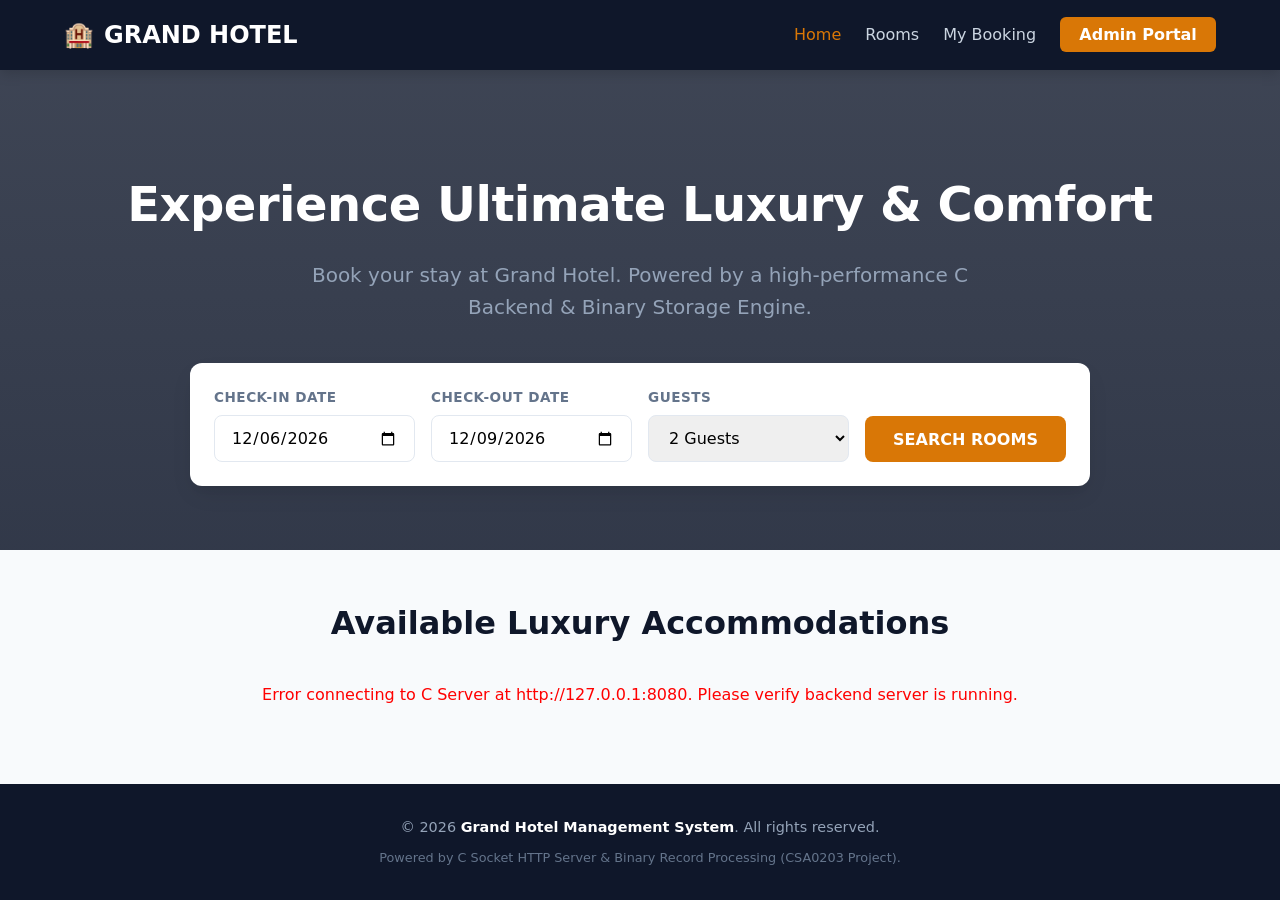
==== frontend/index.html @ 108e925a "Implement Web-Based Hotel Management System Version 2.0 with C Socket HTTP Server and Binary Storage" ====
<!DOCTYPE html>
<html lang="en">
<head>
    <meta charset="UTF-8">
    <meta name="viewport" content="width=device-width, initial-scale=1.0">
    <title>Grand Hotel - Luxury Stay & Comfort</title>
    <link rel="stylesheet" href="css/style.css">
</head>
<body>

    <!-- Header Navigation -->
    <nav class="navbar">
        <a href="index.html" class="brand">
            <span>🏨</span> GRAND HOTEL
        </a>
        <ul class="nav-links">
            <li><a href="index.html" class="active">Home</a></li>
            <li><a href="rooms.html">Rooms</a></li>
            <li><a href="my-booking.html">My Booking</a></li>
            <li><a href="admin.html" class="admin-btn">Admin Portal</a></li>
        </ul>
    </nav>

    <!-- Hero Section -->
    <header class="hero">
        <h1>Experience Ultimate Luxury & Comfort</h1>
        <p>Book your stay at Grand Hotel. Powered by a high-performance C Backend & Binary Storage Engine.</p>

        <!-- Search Bar Box -->
        <div class="search-box">
            <div class="form-group">
                <label for="checkin">Check-In Date</label>
                <input type="date" id="checkin" class="form-control">
            </div>
            <div class="form-group">
                <label for="checkout">Check-Out Date</label>
                <input type="date" id="checkout" class="form-control">
            </div>
            <div class="form-group">
                <label for="guests">Guests</label>
                <select id="guests" class="form-control">
                    <option value="1">1 Guest</option>
                    <option value="2" selected>2 Guests</option>
                    <option value="3">3 Guests</option>
                    <option value="4">4 Guests</option>
                </select>
            </div>
            <button onclick="handleSearchRooms()" class="btn-primary">SEARCH ROOMS</button>
        </div>
    </header>

    <!-- Featured Rooms Section -->
    <main class="container">
        <h2 class="section-title">Available Luxury Accommodations</h2>
        <div id="featured-rooms-grid" class="room-grid">
            <p style="text-align: center; width: 100%;">Loading available rooms from C server...</p>
        </div>
    </main>

    <!-- Footer -->
    <footer>
        <p>&copy; 2026 <strong>Grand Hotel Management System</strong>. All rights reserved.</p>
        <p style="font-size: 0.8rem; margin-top: 0.5rem; color: #64748b;">Powered by C Socket HTTP Server & Binary Record Processing (CSA0203 Project).</p>
    </footer>

    <script src="js/api.js"></script>
    <script src="js/main.js"></script>
</body>
</html>
---- frontend/css/style.css ----
/* ============================================================================
   GRAND HOTEL - MODERN LUXURY HOTEL THEME STYLESHEET
   ============================================================================ */
:root {
    --bg-main: #f8fafc;
    --navy-dark: #0f172a;
    --navy-card: #1e293b;
    --gold-accent: #d97706;
    --gold-hover: #b45309;
    --gold-light: #fef3c7;
    --text-primary: #0f172a;
    --text-muted: #64748b;
    --border-color: #e2e8f0;
    --white: #ffffff;
    --success: #16a34a;
    --danger: #dc2626;
    --shadow: 0 10px 25px -5px rgba(0, 0, 0, 0.1), 0 8px 10px -6px rgba(0, 0, 0, 0.05);
    --radius: 12px;
}

* {
    box-sizing: border-box;
    margin: 0;
    padding: 0;
    font-family: 'Segoe UI', system-ui, -apple-system, sans-serif;
}

body {
    background-color: var(--bg-main);
    color: var(--text-primary);
    line-height: 1.6;
    display: flex;
    flex-direction: column;
    min-height: 100vh;
}

/* Header & Navigation */
.navbar {
    background-color: var(--navy-dark);
    color: var(--white);
    padding: 1rem 5%;
    display: flex;
    justify-content: space-between;
    align-items: center;
    position: sticky;
    top: 0;
    z-index: 1000;
    box-shadow: 0 4px 12px rgba(0,0,0,0.15);
}

.brand {
    font-size: 1.5rem;
    font-weight: 700;
    color: var(--white);
    text-decoration: none;
    display: flex;
    align-items: center;
    gap: 10px;
}

.brand span {
    color: var(--gold-accent);
}

.nav-links {
    display: flex;
    gap: 1.5rem;
    list-style: none;
}

.nav-links a {
    color: #cbd5e1;
    text-decoration: none;
    font-weight: 500;
    transition: color 0.2s ease;
}

.nav-links a:hover, .nav-links a.active {
    color: var(--gold-accent);
}

.admin-btn {
    background-color: var(--gold-accent);
    color: var(--white) !important;
    padding: 0.5rem 1.2rem;
    border-radius: 6px;
    font-weight: 600 !important;
    transition: background 0.2s ease;
}

.admin-btn:hover {
    background-color: var(--gold-hover);
}

/* Hero Section */
.hero {
    background: linear-gradient(rgba(15, 23, 42, 0.8), rgba(15, 23, 42, 0.85)), url('https://images.unsplash.com/photo-1566073771259-6a8506099945?auto=format&fit=crop&w=1600&q=80') center/cover;
    color: var(--white);
    padding: 6rem 5% 4rem 5%;
    text-align: center;
}

.hero h1 {
    font-size: 3rem;
    font-weight: 800;
    margin-bottom: 1rem;
    letter-spacing: -0.5px;
}

.hero p {
    font-size: 1.25rem;
    color: #94a3b8;
    max-width: 700px;
    margin: 0 auto 2.5rem auto;
}

/* Search Bar Box */
.search-box {
    background: var(--white);
    border-radius: var(--radius);
    padding: 1.5rem;
    max-width: 900px;
    margin: 0 auto;
    box-shadow: var(--shadow);
    display: grid;
    grid-template-columns: repeat(auto-fit, minmax(200px, 1fr));
    gap: 1rem;
    align-items: flex-end;
    color: var(--text-primary);
}

.form-group {
    display: flex;
    flex-direction: column;
    gap: 0.4rem;
    text-align: left;
}

.form-group label {
    font-size: 0.85rem;
    font-weight: 600;
    color: var(--text-muted);
    text-transform: uppercase;
    letter-spacing: 0.5px;
}

.form-control {
    padding: 0.75rem 1rem;
    border: 1px solid var(--border-color);
    border-radius: 8px;
    font-size: 1rem;
    outline: none;
    transition: border-color 0.2s;
    width: 100%;
}

.form-control:focus {
    border-color: var(--gold-accent);
}

.btn-primary {
    background-color: var(--gold-accent);
    color: var(--white);
    border: none;
    padding: 0.85rem 1.5rem;
    border-radius: 8px;
    font-size: 1rem;
    font-weight: 600;
    cursor: pointer;
    transition: background 0.2s, transform 0.1s;
    width: 100%;
}

.btn-primary:hover {
    background-color: var(--gold-hover);
}

.btn-primary:active {
    transform: scale(0.98);
}

/* Container & Sections */
.container {
    padding: 3rem 5%;
    flex: 1;
    max-width: 1200px;
    margin: 0 auto;
    width: 100%;
}

.section-title {
    font-size: 2rem;
    font-weight: 700;
    color: var(--navy-dark);
    margin-bottom: 2rem;
    text-align: center;
}

/* Room Cards Grid */
.room-grid {
    display: grid;
    grid-template-columns: repeat(auto-fill, minmax(320px, 1fr));
    gap: 2rem;
}

.room-card {
    background: var(--white);
    border-radius: var(--radius);
    overflow: hidden;
    box-shadow: var(--shadow);
    border: 1px solid var(--border-color);
    display: flex;
    flex-direction: column;
    transition: transform 0.2s;
}

.room-card:hover {
    transform: translateY(-4px);
}

.room-badge {
    position: absolute;
    top: 1rem;
    right: 1rem;
    background: rgba(15, 23, 42, 0.85);
    color: var(--white);
    padding: 0.3rem 0.8rem;
    border-radius: 20px;
    font-size: 0.8rem;
    font-weight: 600;
}

.room-card-img {
    height: 200px;
    background-color: #cbd5e1;
    background-size: cover;
    background-position: center;
    position: relative;
}

.room-card-body {
    padding: 1.5rem;
    display: flex;
    flex-direction: column;
    flex: 1;
}

.room-title {
    font-size: 1.3rem;
    font-weight: 700;
    color: var(--navy-dark);
    margin-bottom: 0.5rem;
}

.room-price {
    font-size: 1.5rem;
    font-weight: 800;
    color: var(--gold-accent);
    margin-bottom: 1rem;
}

.room-price span {
    font-size: 0.9rem;
    color: var(--text-muted);
    font-weight: 400;
}

.room-features {
    list-style: none;
    margin-bottom: 1.5rem;
    color: var(--text-muted);
    font-size: 0.9rem;
    display: flex;
    flex-direction: column;
    gap: 0.4rem;
}

/* Status Badges */
.badge {
    display: inline-block;
    padding: 0.35em 0.75em;
    font-size: 0.8rem;
    font-weight: 600;
    border-radius: 50px;
    text-transform: uppercase;
}

.badge-available { background-color: #dcfce7; color: #15803d; }
.badge-reserved  { background-color: #fef3c7; color: #b45309; }
.badge-occupied  { background-color: #fee2e2; color: #b91c1c; }
.badge-checkedout{ background-color: #e2e8f0; color: #475569; }

/* Voucher Box */
.voucher {
    background: var(--white);
    border-radius: var(--radius);
    padding: 2.5rem;
    max-width: 650px;
    margin: 0 auto;
    box-shadow: var(--shadow);
    border-top: 6px solid var(--gold-accent);
}

.voucher-header {
    text-align: center;
    border-bottom: 2px dashed var(--border-color);
    padding-bottom: 1.5rem;
    margin-bottom: 1.5rem;
}

.voucher-row {
    display: flex;
    justify-content: space-between;
    padding: 0.6rem 0;
    border-bottom: 1px solid #f1f5f9;
}

.voucher-total {
    display: flex;
    justify-content: space-between;
    font-size: 1.4rem;
    font-weight: 800;
    color: var(--navy-dark);
    padding-top: 1rem;
    margin-top: 1rem;
    border-top: 2px solid var(--navy-dark);
}

/* Admin Dashboard Tables & KPI Cards */
.kpi-grid {
    display: grid;
    grid-template-columns: repeat(auto-fit, minmax(200px, 1fr));
    gap: 1.5rem;
    margin-bottom: 2.5rem;
}

.kpi-card {
    background: var(--white);
    padding: 1.5rem;
    border-radius: var(--radius);
    box-shadow: var(--shadow);
    border-left: 4px solid var(--gold-accent);
}

.kpi-val {
    font-size: 2rem;
    font-weight: 800;
    color: var(--navy-dark);
}

.table-responsive {
    overflow-x: auto;
    background: var(--white);
    border-radius: var(--radius);
    box-shadow: var(--shadow);
}

table {
    width: 100%;
    border-collapse: collapse;
    text-align: left;
}

th, td {
    padding: 1rem 1.2rem;
    border-bottom: 1px solid var(--border-color);
}

th {
    background-color: var(--navy-dark);
    color: var(--white);
    font-weight: 600;
}

/* Footer */
footer {
    background-color: var(--navy-dark);
    color: #94a3b8;
    text-align: center;
    padding: 2rem 5%;
    margin-top: auto;
    font-size: 0.9rem;
}

footer strong {
    color: var(--white);
}
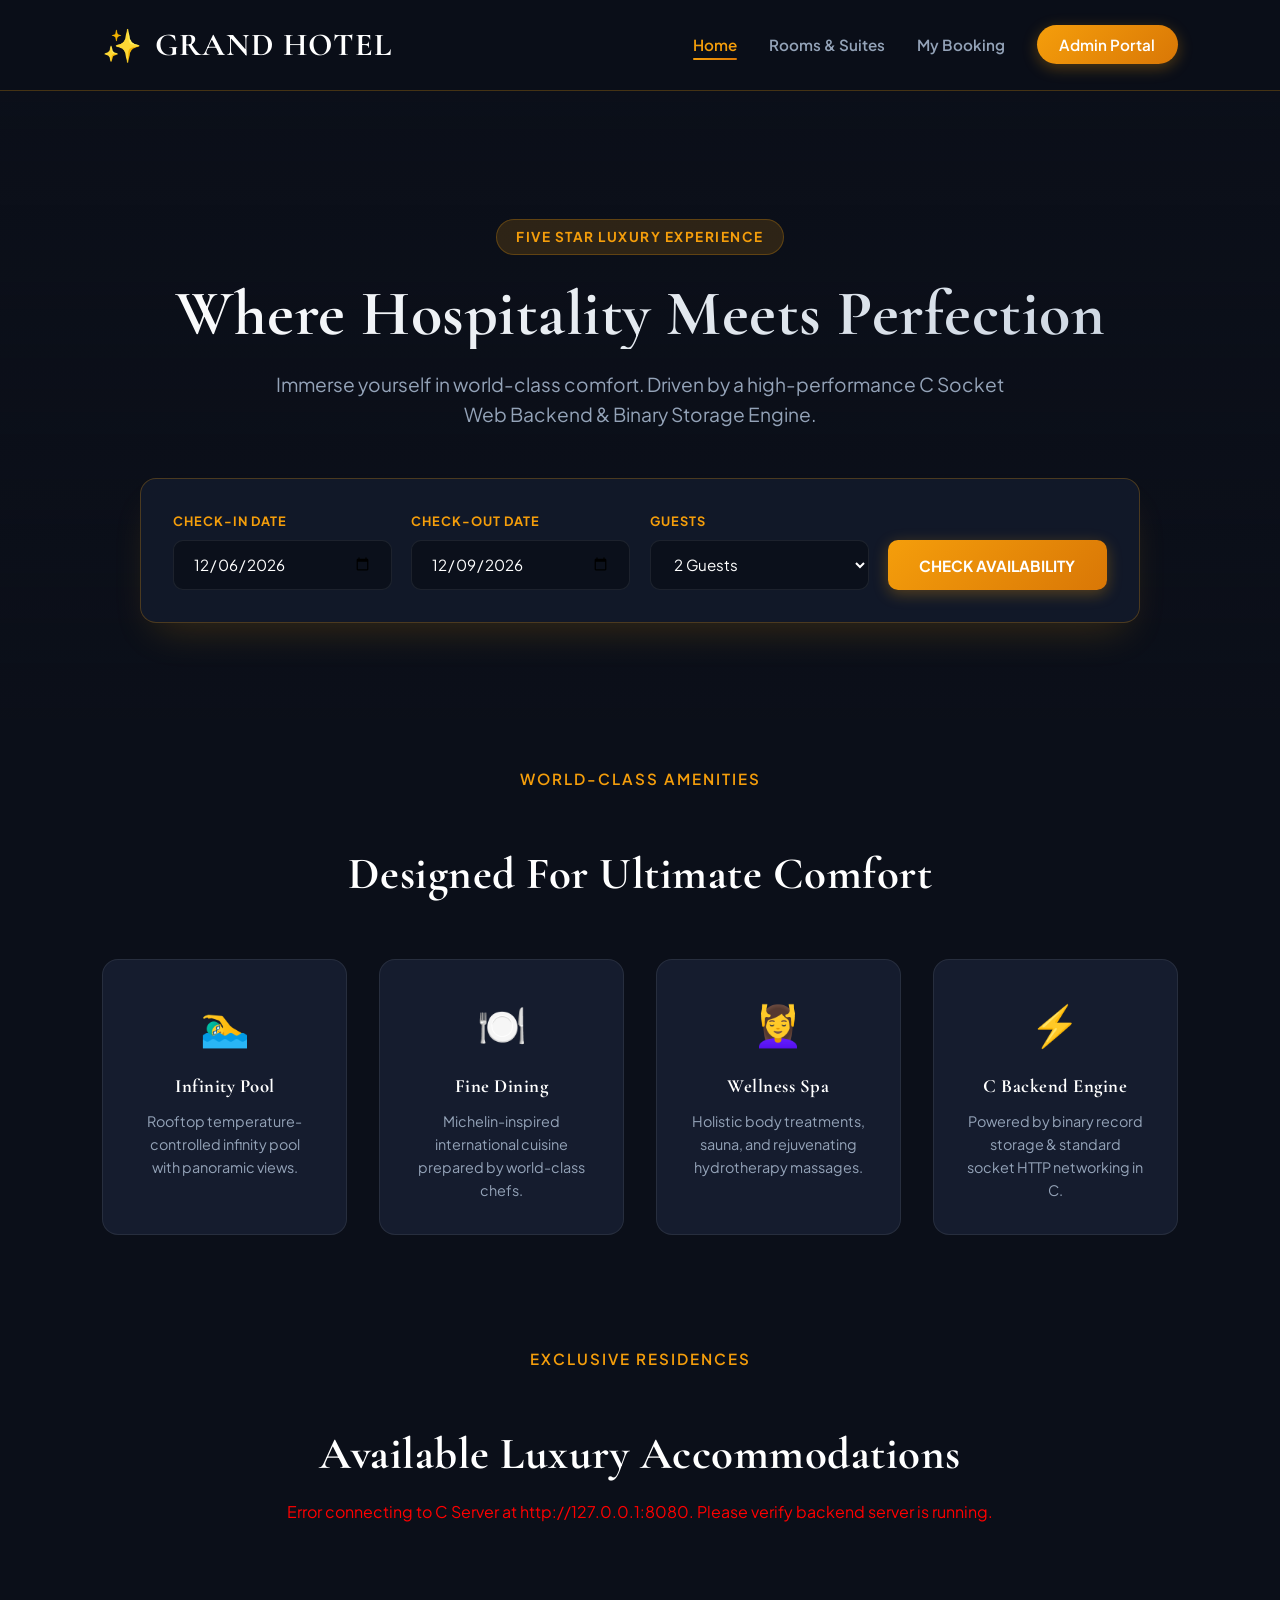
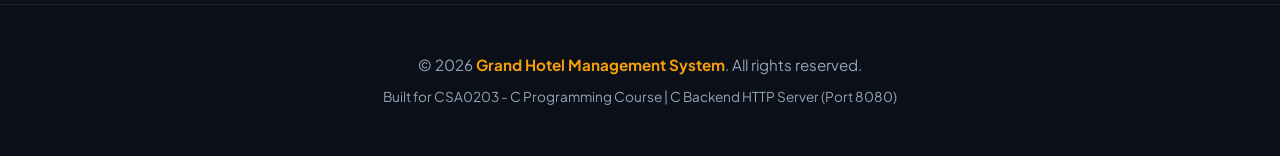
==== commit 94bd8454: "Upgrade frontend design with luxury dark mode, Google Fonts, and glassmorphism styling" ====
--- a/frontend/index.html
+++ b/frontend/index.html
@@ -3,19 +3,19 @@
 <head>
     <meta charset="UTF-8">
     <meta name="viewport" content="width=device-width, initial-scale=1.0">
-    <title>Grand Hotel - Luxury Stay & Comfort</title>
+    <title>Grand Hotel - Luxury Stay & Experience</title>
     <link rel="stylesheet" href="css/style.css">
 </head>
 <body>
 
-    <!-- Header Navigation -->
+    <!-- Navigation Header -->
     <nav class="navbar">
         <a href="index.html" class="brand">
-            <span>🏨</span> GRAND HOTEL
+            <span>✨</span> GRAND HOTEL
         </a>
         <ul class="nav-links">
             <li><a href="index.html" class="active">Home</a></li>
-            <li><a href="rooms.html">Rooms</a></li>
+            <li><a href="rooms.html">Rooms & Suites</a></li>
             <li><a href="my-booking.html">My Booking</a></li>
             <li><a href="admin.html" class="admin-btn">Admin Portal</a></li>
         </ul>
@@ -23,8 +23,9 @@
 
     <!-- Hero Section -->
     <header class="hero">
-        <h1>Experience Ultimate Luxury & Comfort</h1>
-        <p>Book your stay at Grand Hotel. Powered by a high-performance C Backend & Binary Storage Engine.</p>
+        <span class="hero-tag">Five Star Luxury Experience</span>
+        <h1>Where Hospitality Meets Perfection</h1>
+        <p>Immerse yourself in world-class comfort. Driven by a high-performance C Socket Web Backend & Binary Storage Engine.</p>
 
         <!-- Search Bar Box -->
         <div class="search-box">
@@ -45,22 +46,52 @@
                     <option value="4">4 Guests</option>
                 </select>
             </div>
-            <button onclick="handleSearchRooms()" class="btn-primary">SEARCH ROOMS</button>
+            <button onclick="handleSearchRooms()" class="btn-primary">CHECK AVAILABILITY</button>
         </div>
     </header>
 
-    <!-- Featured Rooms Section -->
+    <!-- Hotel Amenities Section -->
+    <section class="container" style="padding-top: 3rem; padding-bottom: 2rem;">
+        <p class="section-subtitle">World-Class Amenities</p>
+        <h2 class="section-title">Designed For Ultimate Comfort</h2>
+
+        <div class="features-grid">
+            <div class="feature-box">
+                <span class="feature-icon">🏊‍♂️</span>
+                <h3 style="margin-bottom: 0.5rem; color: var(--text-white);">Infinity Pool</h3>
+                <p style="color: var(--text-muted); font-size: 0.9rem;">Rooftop temperature-controlled infinity pool with panoramic views.</p>
+            </div>
+            <div class="feature-box">
+                <span class="feature-icon">🍽️</span>
+                <h3 style="margin-bottom: 0.5rem; color: var(--text-white);">Fine Dining</h3>
+                <p style="color: var(--text-muted); font-size: 0.9rem;">Michelin-inspired international cuisine prepared by world-class chefs.</p>
+            </div>
+            <div class="feature-box">
+                <span class="feature-icon">💆‍♀️</span>
+                <h3 style="margin-bottom: 0.5rem; color: var(--text-white);">Wellness Spa</h3>
+                <p style="color: var(--text-muted); font-size: 0.9rem;">Holistic body treatments, sauna, and rejuvenating hydrotherapy massages.</p>
+            </div>
+            <div class="feature-box">
+                <span class="feature-icon">⚡</span>
+                <h3 style="margin-bottom: 0.5rem; color: var(--text-white);">C Backend Engine</h3>
+                <p style="color: var(--text-muted); font-size: 0.9rem;">Powered by binary record storage & standard socket HTTP networking in C.</p>
+            </div>
+        </div>
+    </section>
+
+    <!-- Available Accommodations Section -->
     <main class="container">
+        <p class="section-subtitle">Exclusive Residences</p>
         <h2 class="section-title">Available Luxury Accommodations</h2>
         <div id="featured-rooms-grid" class="room-grid">
-            <p style="text-align: center; width: 100%;">Loading available rooms from C server...</p>
+            <p style="text-align: center; width: 100%; grid-column: 1/-1;">Loading available rooms from C server...</p>
         </div>
     </main>
 
     <!-- Footer -->
     <footer>
         <p>&copy; 2026 <strong>Grand Hotel Management System</strong>. All rights reserved.</p>
-        <p style="font-size: 0.8rem; margin-top: 0.5rem; color: #64748b;">Powered by C Socket HTTP Server & Binary Record Processing (CSA0203 Project).</p>
+        <p style="font-size: 0.85rem; margin-top: 0.5rem; color: var(--text-muted);">Built for CSA0203 - C Programming Course | C Backend HTTP Server (Port 8080)</p>
     </footer>
 
     <script src="js/api.js"></script>
--- a/frontend/css/style.css
+++ b/frontend/css/style.css
@@ -1,262 +1,330 @@
 /* ============================================================================
-   GRAND HOTEL - MODERN LUXURY HOTEL THEME STYLESHEET
+   GRAND HOTEL - ULTRA-LUXURY PREMIUM THEME STYLESHEET
    ============================================================================ */
+@import url('https://fonts.googleapis.com/css2?family=Cormorant+Garamond:wght@600;700&family=Plus+Jakarta+Sans:wght@400;500;600;700;800&display=swap');
+
 :root {
-    --bg-main: #f8fafc;
-    --navy-dark: #0f172a;
-    --navy-card: #1e293b;
-    --gold-accent: #d97706;
-    --gold-hover: #b45309;
-    --gold-light: #fef3c7;
-    --text-primary: #0f172a;
-    --text-muted: #64748b;
-    --border-color: #e2e8f0;
-    --white: #ffffff;
-    --success: #16a34a;
-    --danger: #dc2626;
-    --shadow: 0 10px 25px -5px rgba(0, 0, 0, 0.1), 0 8px 10px -6px rgba(0, 0, 0, 0.05);
-    --radius: 12px;
+    --bg-main: #0b0f19;
+    --card-bg: #151c2e;
+    --card-hover: #1e293b;
+    --gold-primary: #f59e0b;
+    --gold-secondary: #d97706;
+    --gold-gradient: linear-gradient(135deg, #f59e0b 0%, #d97706 100%);
+    --navy-accent: #1e293b;
+    --text-white: #ffffff;
+    --text-muted: #94a3b8;
+    --text-dark: #0f172a;
+    --border-gold: rgba(245, 158, 11, 0.25);
+    --border-subtle: rgba(255, 255, 255, 0.08);
+    --success: #10b981;
+    --danger: #ef4444;
+    --glass-bg: rgba(21, 28, 46, 0.75);
+    --shadow-glow: 0 20px 40px -15px rgba(245, 158, 11, 0.2);
+    --shadow-card: 0 15px 35px -5px rgba(0, 0, 0, 0.4);
+    --radius: 16px;
+    --transition: all 0.3s cubic-bezier(0.4, 0, 0.2, 1);
 }
 
 * {
     box-sizing: border-box;
     margin: 0;
     padding: 0;
-    font-family: 'Segoe UI', system-ui, -apple-system, sans-serif;
+    font-family: 'Plus Jakarta Sans', sans-serif;
 }
 
 body {
     background-color: var(--bg-main);
-    color: var(--text-primary);
+    color: var(--text-white);
     line-height: 1.6;
     display: flex;
     flex-direction: column;
     min-height: 100vh;
-}
-
-/* Header & Navigation */
+    overflow-x: hidden;
+}
+
+h1, h2, h3, .serif {
+    font-family: 'Cormorant Garamond', serif;
+    letter-spacing: 0.5px;
+}
+
+/* Navbar */
 .navbar {
-    background-color: var(--navy-dark);
-    color: var(--white);
-    padding: 1rem 5%;
+    background: rgba(11, 15, 25, 0.9);
+    backdrop-filter: blur(16px);
+    -webkit-backdrop-filter: blur(16px);
+    border-bottom: 1px solid var(--border-gold);
+    padding: 1.2rem 8%;
     display: flex;
     justify-content: space-between;
     align-items: center;
     position: sticky;
     top: 0;
     z-index: 1000;
-    box-shadow: 0 4px 12px rgba(0,0,0,0.15);
 }
 
 .brand {
-    font-size: 1.5rem;
-    font-weight: 700;
-    color: var(--white);
+    font-family: 'Cormorant Garamond', serif;
+    font-size: 2rem;
+    font-weight: 700;
+    color: var(--text-white);
     text-decoration: none;
     display: flex;
     align-items: center;
-    gap: 10px;
+    gap: 12px;
+    letter-spacing: 1px;
 }
 
 .brand span {
-    color: var(--gold-accent);
+    color: var(--gold-primary);
 }
 
 .nav-links {
     display: flex;
-    gap: 1.5rem;
+    gap: 2rem;
     list-style: none;
+    align-items: center;
 }
 
 .nav-links a {
-    color: #cbd5e1;
+    color: var(--text-muted);
     text-decoration: none;
-    font-weight: 500;
-    transition: color 0.2s ease;
+    font-weight: 600;
+    font-size: 0.95rem;
+    transition: var(--transition);
+    position: relative;
+    padding: 0.4rem 0;
 }
 
 .nav-links a:hover, .nav-links a.active {
-    color: var(--gold-accent);
+    color: var(--gold-primary);
+}
+
+.nav-links a.active::after {
+    content: '';
+    position: absolute;
+    bottom: 0;
+    left: 0;
+    width: 100%;
+    height: 2px;
+    background: var(--gold-gradient);
+    border-radius: 2px;
 }
 
 .admin-btn {
-    background-color: var(--gold-accent);
-    color: var(--white) !important;
-    padding: 0.5rem 1.2rem;
-    border-radius: 6px;
-    font-weight: 600 !important;
-    transition: background 0.2s ease;
+    background: var(--gold-gradient) !important;
+    color: var(--text-white) !important;
+    padding: 0.6rem 1.4rem !important;
+    border-radius: 30px;
+    box-shadow: 0 4px 15px rgba(245, 158, 11, 0.3);
 }
 
 .admin-btn:hover {
-    background-color: var(--gold-hover);
-}
-
-/* Hero Section */
+    transform: translateY(-2px);
+    box-shadow: 0 6px 20px rgba(245, 158, 11, 0.5);
+}
+
+/* Hero Banner */
 .hero {
-    background: linear-gradient(rgba(15, 23, 42, 0.8), rgba(15, 23, 42, 0.85)), url('https://images.unsplash.com/photo-1566073771259-6a8506099945?auto=format&fit=crop&w=1600&q=80') center/cover;
-    color: var(--white);
-    padding: 6rem 5% 4rem 5%;
+    position: relative;
+    background: linear-gradient(180deg, rgba(11, 15, 25, 0.4) 0%, rgba(11, 15, 25, 0.95) 100%), url('https://images.unsplash.com/photo-1542314831-068cd1dbfeeb?auto=format&fit=crop&w=1920&q=80') center/cover no-repeat;
+    padding: 8rem 8% 6rem 8%;
     text-align: center;
 }
 
+.hero-tag {
+    display: inline-block;
+    background: rgba(245, 158, 11, 0.15);
+    border: 1px solid var(--border-gold);
+    color: var(--gold-primary);
+    padding: 0.4rem 1.2rem;
+    border-radius: 30px;
+    font-size: 0.85rem;
+    font-weight: 700;
+    letter-spacing: 1.5px;
+    text-transform: uppercase;
+    margin-bottom: 1.5rem;
+}
+
 .hero h1 {
-    font-size: 3rem;
-    font-weight: 800;
-    margin-bottom: 1rem;
-    letter-spacing: -0.5px;
+    font-size: 4rem;
+    font-weight: 700;
+    line-height: 1.1;
+    margin-bottom: 1.2rem;
+    background: linear-gradient(135deg, #ffffff 0%, #cbd5e1 100%);
+    -webkit-background-clip: text;
+    -webkit-text-fill-color: transparent;
 }
 
 .hero p {
-    font-size: 1.25rem;
-    color: #94a3b8;
-    max-width: 700px;
-    margin: 0 auto 2.5rem auto;
-}
-
-/* Search Bar Box */
+    font-size: 1.2rem;
+    color: var(--text-muted);
+    max-width: 750px;
+    margin: 0 auto 3rem auto;
+}
+
+/* Glassmorphism Search Box */
 .search-box {
-    background: var(--white);
+    background: var(--glass-bg);
+    backdrop-filter: blur(20px);
+    -webkit-backdrop-filter: blur(20px);
+    border: 1px solid var(--border-gold);
     border-radius: var(--radius);
-    padding: 1.5rem;
-    max-width: 900px;
+    padding: 2rem;
+    max-width: 1000px;
     margin: 0 auto;
-    box-shadow: var(--shadow);
+    box-shadow: var(--shadow-glow);
     display: grid;
-    grid-template-columns: repeat(auto-fit, minmax(200px, 1fr));
-    gap: 1rem;
+    grid-template-columns: repeat(auto-fit, minmax(210px, 1fr));
+    gap: 1.2rem;
     align-items: flex-end;
-    color: var(--text-primary);
 }
 
 .form-group {
     display: flex;
     flex-direction: column;
-    gap: 0.4rem;
+    gap: 0.5rem;
     text-align: left;
 }
 
 .form-group label {
-    font-size: 0.85rem;
-    font-weight: 600;
-    color: var(--text-muted);
+    font-size: 0.8rem;
+    font-weight: 700;
+    color: var(--gold-primary);
     text-transform: uppercase;
-    letter-spacing: 0.5px;
+    letter-spacing: 1px;
 }
 
 .form-control {
-    padding: 0.75rem 1rem;
-    border: 1px solid var(--border-color);
-    border-radius: 8px;
-    font-size: 1rem;
+    background: rgba(11, 15, 25, 0.8);
+    border: 1px solid var(--border-subtle);
+    color: var(--text-white);
+    padding: 0.85rem 1.2rem;
+    border-radius: 10px;
+    font-size: 0.95rem;
     outline: none;
-    transition: border-color 0.2s;
+    transition: var(--transition);
+}
+
+.form-control:focus {
+    border-color: var(--gold-primary);
+    box-shadow: 0 0 10px rgba(245, 158, 11, 0.3);
+}
+
+.form-control option {
+    background-color: var(--card-bg);
+    color: var(--text-white);
+}
+
+.btn-primary {
+    background: var(--gold-gradient);
+    color: var(--text-white);
+    border: none;
+    padding: 0.95rem 1.8rem;
+    border-radius: 10px;
+    font-size: 0.95rem;
+    font-weight: 700;
+    cursor: pointer;
+    transition: var(--transition);
+    box-shadow: 0 4px 15px rgba(245, 158, 11, 0.3);
     width: 100%;
 }
 
-.form-control:focus {
-    border-color: var(--gold-accent);
-}
-
-.btn-primary {
-    background-color: var(--gold-accent);
-    color: var(--white);
-    border: none;
-    padding: 0.85rem 1.5rem;
-    border-radius: 8px;
-    font-size: 1rem;
-    font-weight: 600;
-    cursor: pointer;
-    transition: background 0.2s, transform 0.1s;
-    width: 100%;
-}
-
 .btn-primary:hover {
-    background-color: var(--gold-hover);
-}
-
-.btn-primary:active {
-    transform: scale(0.98);
+    transform: translateY(-2px);
+    box-shadow: 0 8px 25px rgba(245, 158, 11, 0.5);
 }
 
 /* Container & Sections */
 .container {
-    padding: 3rem 5%;
+    padding: 5rem 8%;
     flex: 1;
-    max-width: 1200px;
+    max-width: 1300px;
     margin: 0 auto;
     width: 100%;
 }
 
 .section-title {
-    font-size: 2rem;
-    font-weight: 700;
-    color: var(--navy-dark);
-    margin-bottom: 2rem;
+    font-size: 2.8rem;
+    font-weight: 700;
+    color: var(--text-white);
+    margin-bottom: 0.5rem;
     text-align: center;
+}
+
+.section-subtitle {
+    text-align: center;
+    color: var(--gold-primary);
+    font-size: 0.95rem;
+    font-weight: 600;
+    letter-spacing: 2px;
+    text-transform: uppercase;
+    margin-bottom: 3rem;
 }
 
 /* Room Cards Grid */
 .room-grid {
     display: grid;
-    grid-template-columns: repeat(auto-fill, minmax(320px, 1fr));
-    gap: 2rem;
+    grid-template-columns: repeat(auto-fill, minmax(350px, 1fr));
+    gap: 2.5rem;
 }
 
 .room-card {
-    background: var(--white);
+    background: var(--card-bg);
     border-radius: var(--radius);
     overflow: hidden;
-    box-shadow: var(--shadow);
-    border: 1px solid var(--border-color);
+    box-shadow: var(--shadow-card);
+    border: 1px solid var(--border-subtle);
     display: flex;
     flex-direction: column;
-    transition: transform 0.2s;
+    transition: var(--transition);
 }
 
 .room-card:hover {
-    transform: translateY(-4px);
-}
-
-.room-badge {
-    position: absolute;
-    top: 1rem;
-    right: 1rem;
-    background: rgba(15, 23, 42, 0.85);
-    color: var(--white);
-    padding: 0.3rem 0.8rem;
-    border-radius: 20px;
-    font-size: 0.8rem;
-    font-weight: 600;
+    transform: translateY(-8px);
+    border-color: var(--gold-primary);
+    box-shadow: var(--shadow-glow);
 }
 
 .room-card-img {
-    height: 200px;
-    background-color: #cbd5e1;
+    height: 240px;
     background-size: cover;
     background-position: center;
     position: relative;
 }
 
+.room-badge {
+    position: absolute;
+    top: 1.2rem;
+    right: 1.2rem;
+    background: rgba(11, 15, 25, 0.85);
+    backdrop-filter: blur(8px);
+    border: 1px solid var(--border-gold);
+    color: var(--gold-primary);
+    padding: 0.4rem 1rem;
+    border-radius: 30px;
+    font-size: 0.8rem;
+    font-weight: 700;
+}
+
 .room-card-body {
-    padding: 1.5rem;
+    padding: 1.8rem;
     display: flex;
     flex-direction: column;
     flex: 1;
 }
 
 .room-title {
-    font-size: 1.3rem;
-    font-weight: 700;
-    color: var(--navy-dark);
+    font-size: 1.6rem;
+    font-weight: 700;
+    color: var(--text-white);
     margin-bottom: 0.5rem;
 }
 
 .room-price {
-    font-size: 1.5rem;
+    font-size: 1.8rem;
     font-weight: 800;
-    color: var(--gold-accent);
-    margin-bottom: 1rem;
+    color: var(--gold-primary);
+    margin-bottom: 1.2rem;
 }
 
 .room-price span {
@@ -267,92 +335,139 @@
 
 .room-features {
     list-style: none;
-    margin-bottom: 1.5rem;
+    margin-bottom: 1.8rem;
     color: var(--text-muted);
     font-size: 0.9rem;
     display: flex;
     flex-direction: column;
-    gap: 0.4rem;
-}
-
-/* Status Badges */
+    gap: 0.6rem;
+}
+
+/* Badges */
 .badge {
     display: inline-block;
-    padding: 0.35em 0.75em;
-    font-size: 0.8rem;
-    font-weight: 600;
+    padding: 0.4em 0.85em;
+    font-size: 0.75rem;
+    font-weight: 700;
     border-radius: 50px;
     text-transform: uppercase;
-}
-
-.badge-available { background-color: #dcfce7; color: #15803d; }
-.badge-reserved  { background-color: #fef3c7; color: #b45309; }
-.badge-occupied  { background-color: #fee2e2; color: #b91c1c; }
-.badge-checkedout{ background-color: #e2e8f0; color: #475569; }
-
-/* Voucher Box */
+    letter-spacing: 0.5px;
+}
+
+.badge-available { background: rgba(16, 185, 129, 0.15); color: #34d399; border: 1px solid rgba(16, 185, 129, 0.3); }
+.badge-reserved  { background: rgba(245, 158, 11, 0.15); color: #fbbf24; border: 1px solid rgba(245, 158, 11, 0.3); }
+.badge-occupied  { background: rgba(239, 68, 68, 0.15); color: #f87171; border: 1px solid rgba(239, 68, 68, 0.3); }
+.badge-checkedout{ background: rgba(148, 163, 184, 0.15); color: #cbd5e1; border: 1px solid rgba(148, 163, 184, 0.3); }
+
+/* Voucher & Card Containers */
 .voucher {
-    background: var(--white);
+    background: var(--card-bg);
     border-radius: var(--radius);
-    padding: 2.5rem;
-    max-width: 650px;
+    padding: 3rem;
+    max-width: 700px;
     margin: 0 auto;
-    box-shadow: var(--shadow);
-    border-top: 6px solid var(--gold-accent);
+    box-shadow: var(--shadow-card);
+    border: 1px solid var(--border-gold);
+    position: relative;
+}
+
+.voucher::before {
+    content: '';
+    position: absolute;
+    top: 0; left: 0; right: 0;
+    height: 4px;
+    background: var(--gold-gradient);
+    border-radius: var(--radius) var(--radius) 0 0;
 }
 
 .voucher-header {
     text-align: center;
-    border-bottom: 2px dashed var(--border-color);
-    padding-bottom: 1.5rem;
-    margin-bottom: 1.5rem;
+    border-bottom: 1px dashed var(--border-subtle);
+    padding-bottom: 2rem;
+    margin-bottom: 2rem;
 }
 
 .voucher-row {
     display: flex;
     justify-content: space-between;
-    padding: 0.6rem 0;
-    border-bottom: 1px solid #f1f5f9;
+    padding: 0.8rem 0;
+    border-bottom: 1px solid var(--border-subtle);
+    color: var(--text-muted);
+}
+
+.voucher-row strong {
+    color: var(--text-white);
 }
 
 .voucher-total {
     display: flex;
     justify-content: space-between;
-    font-size: 1.4rem;
+    font-size: 1.6rem;
     font-weight: 800;
-    color: var(--navy-dark);
-    padding-top: 1rem;
-    margin-top: 1rem;
-    border-top: 2px solid var(--navy-dark);
-}
-
-/* Admin Dashboard Tables & KPI Cards */
+    color: var(--gold-primary);
+    padding-top: 1.2rem;
+    margin-top: 1.2rem;
+    border-top: 2px solid var(--border-gold);
+}
+
+/* Features Grid */
+.features-grid {
+    display: grid;
+    grid-template-columns: repeat(auto-fit, minmax(240px, 1fr));
+    gap: 2rem;
+    margin-top: 3rem;
+}
+
+.feature-box {
+    background: var(--card-bg);
+    padding: 2rem;
+    border-radius: var(--radius);
+    border: 1px solid var(--border-subtle);
+    text-align: center;
+    transition: var(--transition);
+}
+
+.feature-box:hover {
+    border-color: var(--gold-primary);
+    transform: translateY(-5px);
+}
+
+.feature-icon {
+    font-size: 2.5rem;
+    margin-bottom: 1rem;
+    display: inline-block;
+}
+
+/* KPI Grid & Admin */
 .kpi-grid {
     display: grid;
-    grid-template-columns: repeat(auto-fit, minmax(200px, 1fr));
+    grid-template-columns: repeat(auto-fit, minmax(220px, 1fr));
     gap: 1.5rem;
-    margin-bottom: 2.5rem;
+    margin-bottom: 3rem;
 }
 
 .kpi-card {
-    background: var(--white);
-    padding: 1.5rem;
+    background: var(--card-bg);
+    padding: 1.8rem;
     border-radius: var(--radius);
-    box-shadow: var(--shadow);
-    border-left: 4px solid var(--gold-accent);
+    box-shadow: var(--shadow-card);
+    border: 1px solid var(--border-subtle);
+    border-left: 4px solid var(--gold-primary);
 }
 
 .kpi-val {
-    font-size: 2rem;
+    font-size: 2.4rem;
     font-weight: 800;
-    color: var(--navy-dark);
+    color: var(--text-white);
+    margin-top: 0.5rem;
 }
 
 .table-responsive {
     overflow-x: auto;
-    background: var(--white);
+    background: var(--card-bg);
     border-radius: var(--radius);
-    box-shadow: var(--shadow);
+    box-shadow: var(--shadow-card);
+    border: 1px solid var(--border-subtle);
 }
 
 table {
@@ -362,26 +477,30 @@
 }
 
 th, td {
-    padding: 1rem 1.2rem;
-    border-bottom: 1px solid var(--border-color);
+    padding: 1.2rem 1.5rem;
+    border-bottom: 1px solid var(--border-subtle);
 }
 
 th {
-    background-color: var(--navy-dark);
-    color: var(--white);
-    font-weight: 600;
+    background-color: rgba(11, 15, 25, 0.9);
+    color: var(--gold-primary);
+    font-weight: 700;
+    text-transform: uppercase;
+    font-size: 0.8rem;
+    letter-spacing: 1px;
 }
 
 /* Footer */
 footer {
-    background-color: var(--navy-dark);
-    color: #94a3b8;
+    background-color: rgba(11, 15, 25, 0.95);
+    border-top: 1px solid var(--border-subtle);
+    color: var(--text-muted);
     text-align: center;
-    padding: 2rem 5%;
+    padding: 3rem 8%;
     margin-top: auto;
-    font-size: 0.9rem;
+    font-size: 0.95rem;
 }
 
 footer strong {
-    color: var(--white);
-}
+    color: var(--gold-primary);
+}
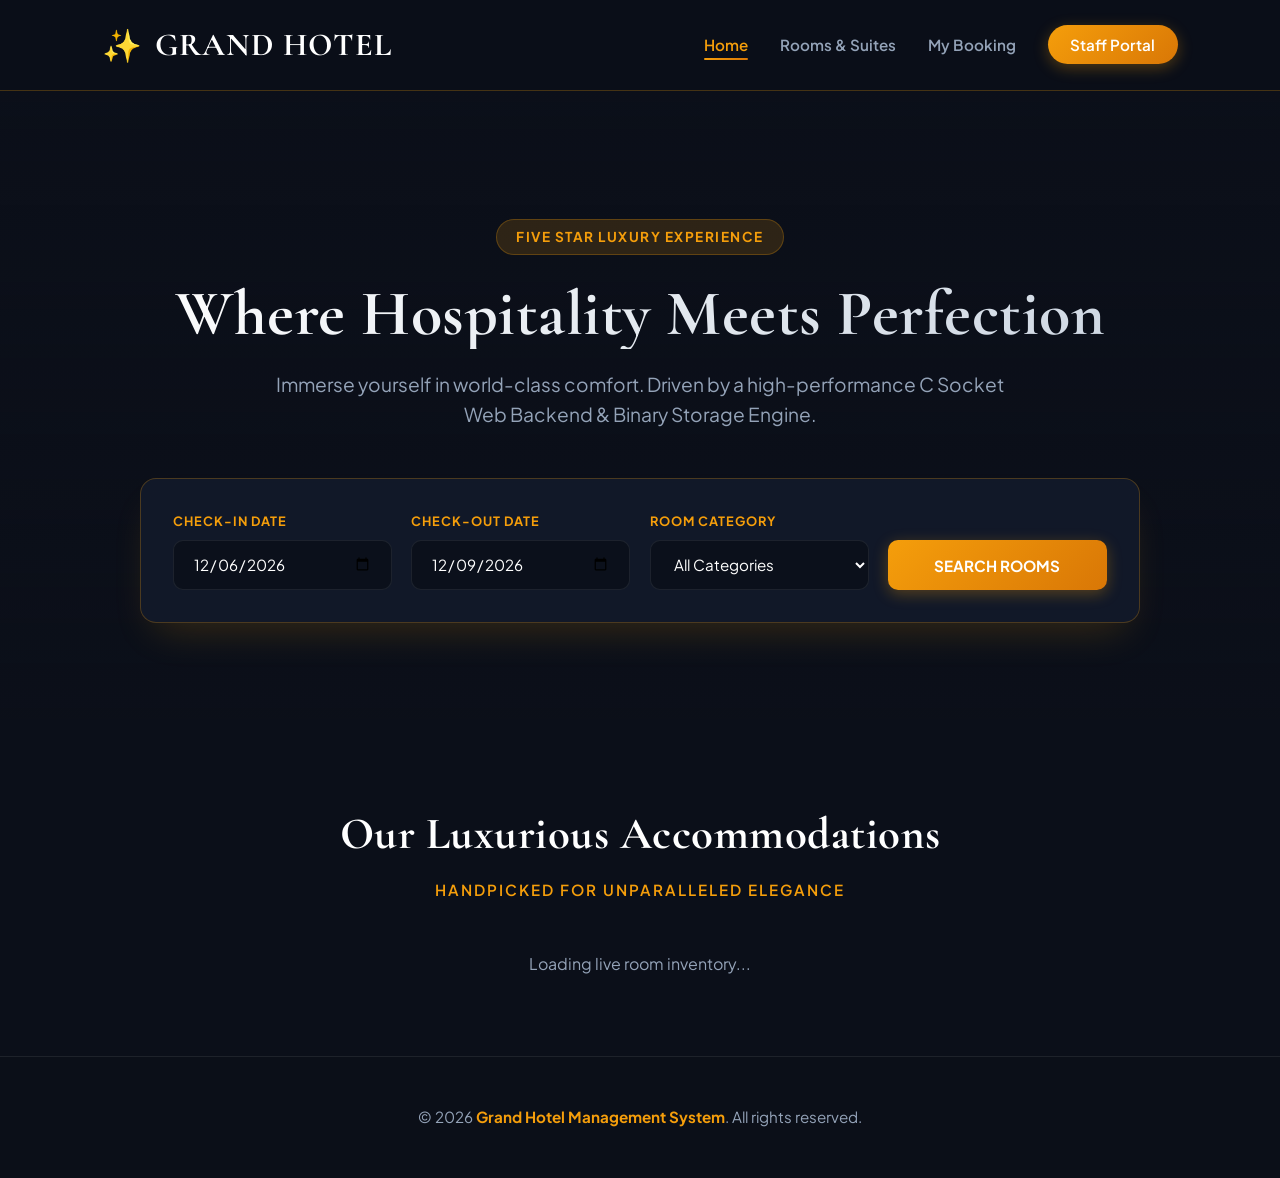
==== commit 211744bf: "Separate dedicated Staff/Admin Portal Login page (staff-login.html) from Customer Reservation Portal" ====
--- a/frontend/index.html
+++ b/frontend/index.html
@@ -17,7 +17,7 @@
             <li><a href="index.html" class="active">Home</a></li>
             <li><a href="rooms.html">Rooms & Suites</a></li>
             <li><a href="my-booking.html">My Booking</a></li>
-            <li><a href="admin.html" class="admin-btn">Admin Portal</a></li>
+            <li><a href="staff-login.html" class="admin-btn">Staff Portal</a></li>
         </ul>
     </nav>
 
@@ -38,60 +38,33 @@
                 <input type="date" id="checkout" class="form-control">
             </div>
             <div class="form-group">
-                <label for="guests">Guests</label>
-                <select id="guests" class="form-control">
-                    <option value="1">1 Guest</option>
-                    <option value="2" selected>2 Guests</option>
-                    <option value="3">3 Guests</option>
-                    <option value="4">4 Guests</option>
+                <label for="room_type">Room Category</label>
+                <select id="room_type" class="form-control">
+                    <option value="All">All Categories</option>
+                    <option value="Single">Single Deluxe</option>
+                    <option value="Double">Double Suite</option>
+                    <option value="Deluxe">Executive Deluxe</option>
+                    <option value="Suite">Presidential Suite</option>
                 </select>
             </div>
-            <button onclick="handleSearchRooms()" class="btn-primary">CHECK AVAILABILITY</button>
+            <button onclick="searchAvailableRooms()" class="btn-primary">SEARCH ROOMS</button>
         </div>
     </header>
 
-    <!-- Hotel Amenities Section -->
-    <section class="container" style="padding-top: 3rem; padding-bottom: 2rem;">
-        <p class="section-subtitle">World-Class Amenities</p>
-        <h2 class="section-title">Designed For Ultimate Comfort</h2>
+    <!-- Main Container: Available Rooms Preview -->
+    <main class="container">
+        <h2 class="section-title">Our Luxurious Accommodations</h2>
+        <div class="section-subtitle">HANDPICKED FOR UNPARALLELED ELEGANCE</div>
 
-        <div class="features-grid">
-            <div class="feature-box">
-                <span class="feature-icon">🏊‍♂️</span>
-                <h3 style="margin-bottom: 0.5rem; color: var(--text-white);">Infinity Pool</h3>
-                <p style="color: var(--text-muted); font-size: 0.9rem;">Rooftop temperature-controlled infinity pool with panoramic views.</p>
-            </div>
-            <div class="feature-box">
-                <span class="feature-icon">🍽️</span>
-                <h3 style="margin-bottom: 0.5rem; color: var(--text-white);">Fine Dining</h3>
-                <p style="color: var(--text-muted); font-size: 0.9rem;">Michelin-inspired international cuisine prepared by world-class chefs.</p>
-            </div>
-            <div class="feature-box">
-                <span class="feature-icon">💆‍♀️</span>
-                <h3 style="margin-bottom: 0.5rem; color: var(--text-white);">Wellness Spa</h3>
-                <p style="color: var(--text-muted); font-size: 0.9rem;">Holistic body treatments, sauna, and rejuvenating hydrotherapy massages.</p>
-            </div>
-            <div class="feature-box">
-                <span class="feature-icon">⚡</span>
-                <h3 style="margin-bottom: 0.5rem; color: var(--text-white);">C Backend Engine</h3>
-                <p style="color: var(--text-muted); font-size: 0.9rem;">Powered by binary record storage & standard socket HTTP networking in C.</p>
-            </div>
-        </div>
-    </section>
-
-    <!-- Available Accommodations Section -->
-    <main class="container">
-        <p class="section-subtitle">Exclusive Residences</p>
-        <h2 class="section-title">Available Luxury Accommodations</h2>
-        <div id="featured-rooms-grid" class="room-grid">
-            <p style="text-align: center; width: 100%; grid-column: 1/-1;">Loading available rooms from C server...</p>
+        <div id="room-grid" class="room-grid">
+            <!-- Room cards rendered dynamically by main.js -->
+            <p style="text-align: center; grid-column: 1/-1; color: var(--text-muted);">Loading live room inventory...</p>
         </div>
     </main>
 
     <!-- Footer -->
     <footer>
         <p>&copy; 2026 <strong>Grand Hotel Management System</strong>. All rights reserved.</p>
-        <p style="font-size: 0.85rem; margin-top: 0.5rem; color: var(--text-muted);">Built for CSA0203 - C Programming Course | C Backend HTTP Server (Port 8080)</p>
     </footer>
 
     <script src="js/api.js"></script>
--- a/frontend/css/style.css
+++ b/frontend/css/style.css
@@ -1,5 +1,5 @@
 /* ============================================================================
-   GRAND HOTEL - ULTRA-LUXURY PREMIUM THEME STYLESHEET
+   GRAND HOTEL - ULTRA-LUXURY PREMIUM THEME STYLESHEET (PHASE 4)
    ============================================================================ */
 @import url('https://fonts.googleapis.com/css2?family=Cormorant+Garamond:wght@600;700&family=Plus+Jakarta+Sans:wght@400;500;600;700;800&display=swap');
 
@@ -354,12 +354,13 @@
     letter-spacing: 0.5px;
 }
 
-.badge-available { background: rgba(16, 185, 129, 0.15); color: #34d399; border: 1px solid rgba(16, 185, 129, 0.3); }
-.badge-reserved  { background: rgba(245, 158, 11, 0.15); color: #fbbf24; border: 1px solid rgba(245, 158, 11, 0.3); }
-.badge-occupied  { background: rgba(239, 68, 68, 0.15); color: #f87171; border: 1px solid rgba(239, 68, 68, 0.3); }
-.badge-checkedout{ background: rgba(148, 163, 184, 0.15); color: #cbd5e1; border: 1px solid rgba(148, 163, 184, 0.3); }
-
-/* Voucher & Card Containers */
+.badge-available   { background: rgba(16, 185, 129, 0.15); color: #34d399; border: 1px solid rgba(16, 185, 129, 0.3); }
+.badge-reserved    { background: rgba(245, 158, 11, 0.15); color: #fbbf24; border: 1px solid rgba(245, 158, 11, 0.3); }
+.badge-occupied    { background: rgba(239, 68, 68, 0.15); color: #f87171; border: 1px solid rgba(239, 68, 68, 0.3); }
+.badge-maintenance { background: rgba(100, 116, 139, 0.2); color: #94a3b8; border: 1px solid rgba(100, 116, 139, 0.4); }
+.badge-checkedout  { background: rgba(148, 163, 184, 0.15); color: #cbd5e1; border: 1px solid rgba(148, 163, 184, 0.3); }
+
+/* Voucher & Container */
 .voucher {
     background: var(--card-bg);
     border-radius: var(--radius);
@@ -410,38 +411,25 @@
     border-top: 2px solid var(--border-gold);
 }
 
-/* Features Grid */
-.features-grid {
-    display: grid;
-    grid-template-columns: repeat(auto-fit, minmax(240px, 1fr));
-    gap: 2rem;
-    margin-top: 3rem;
-}
-
-.feature-box {
-    background: var(--card-bg);
-    padding: 2rem;
-    border-radius: var(--radius);
-    border: 1px solid var(--border-subtle);
-    text-align: center;
-    transition: var(--transition);
-}
-
-.feature-box:hover {
-    border-color: var(--gold-primary);
-    transform: translateY(-5px);
-}
-
-.feature-icon {
-    font-size: 2.5rem;
-    margin-bottom: 1rem;
-    display: inline-block;
+/* Printable Invoice CSS */
+@media print {
+    body { background: white; color: black; }
+    .navbar, footer, button, .admin-btn { display: none !important; }
+    .voucher {
+        box-shadow: none;
+        border: 1px solid #ccc;
+        color: black;
+        max-width: 100%;
+        margin: 0;
+        padding: 1rem;
+    }
+    .voucher-row strong, .voucher-total { color: black !important; }
 }
 
 /* KPI Grid & Admin */
 .kpi-grid {
     display: grid;
-    grid-template-columns: repeat(auto-fit, minmax(220px, 1fr));
+    grid-template-columns: repeat(auto-fit, minmax(200px, 1fr));
     gap: 1.5rem;
     margin-bottom: 3rem;
 }
@@ -456,7 +444,7 @@
 }
 
 .kpi-val {
-    font-size: 2.4rem;
+    font-size: 2.2rem;
     font-weight: 800;
     color: var(--text-white);
     margin-top: 0.5rem;
